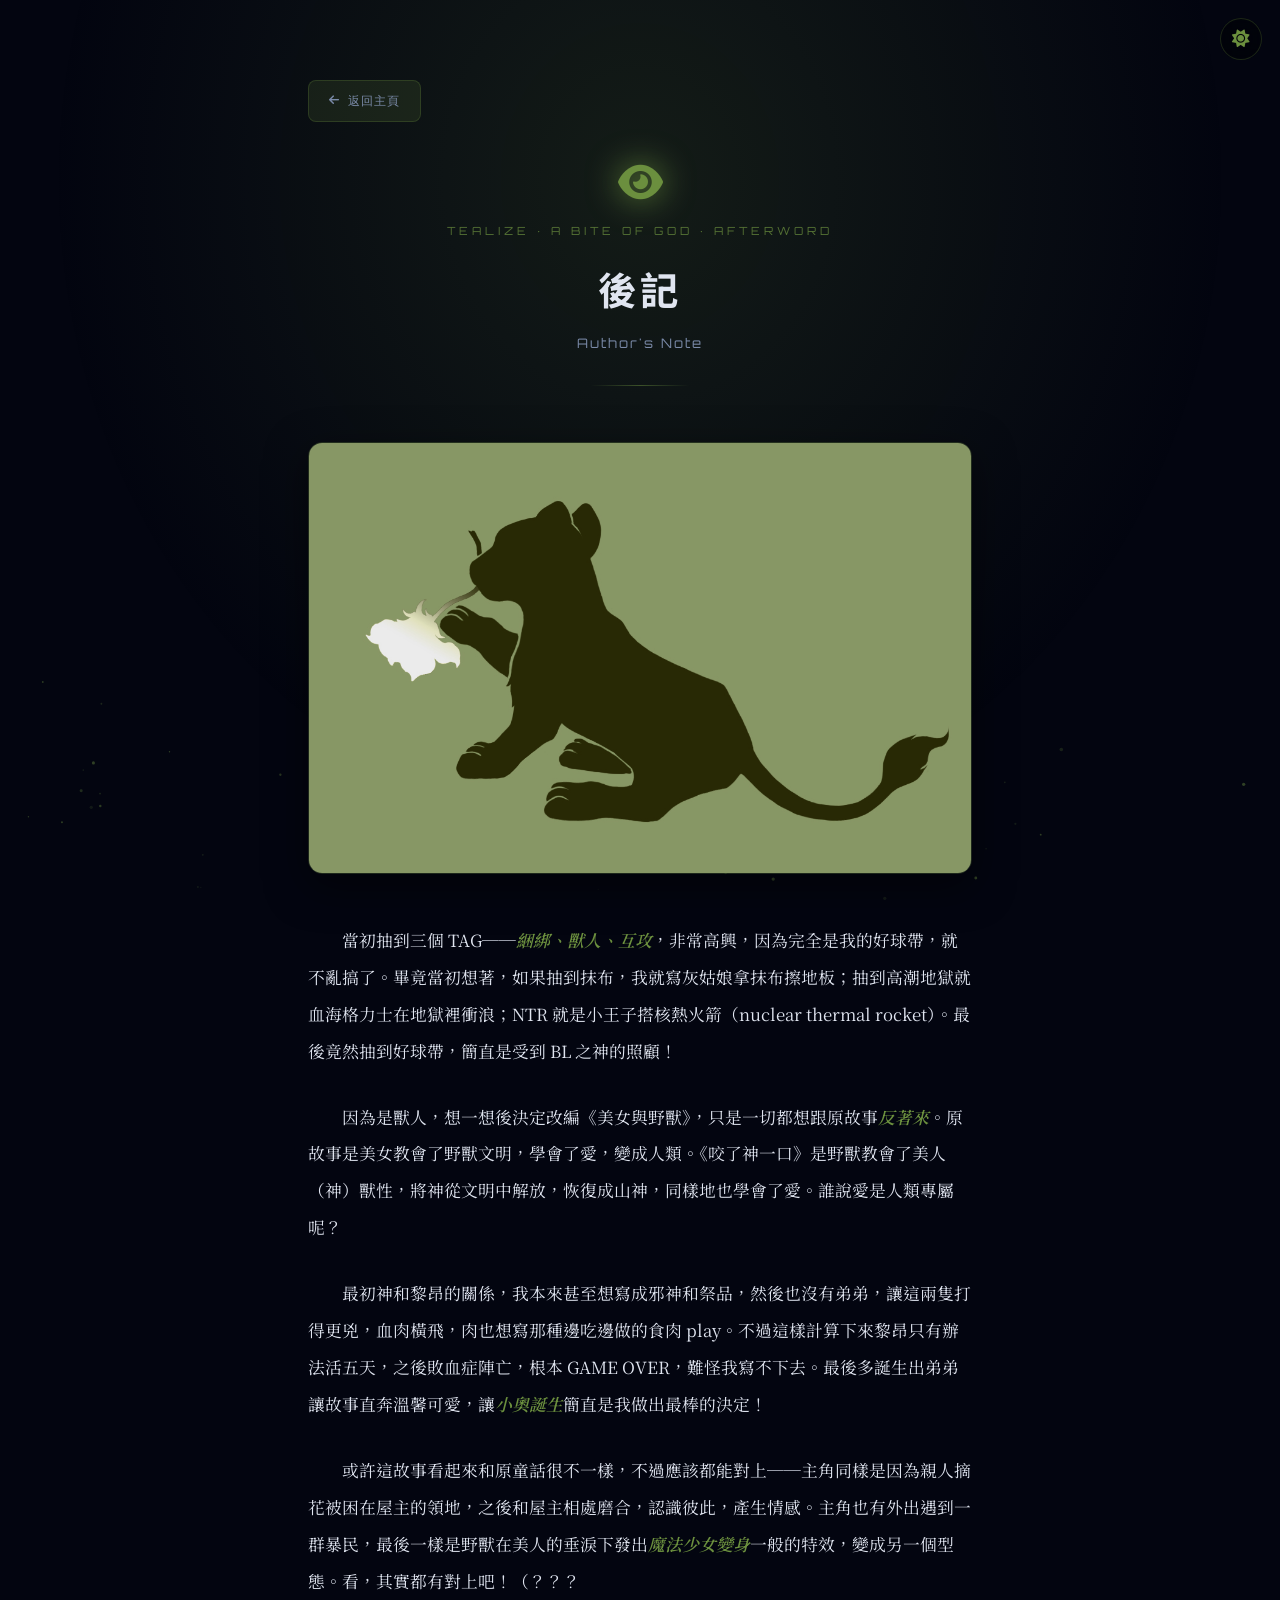
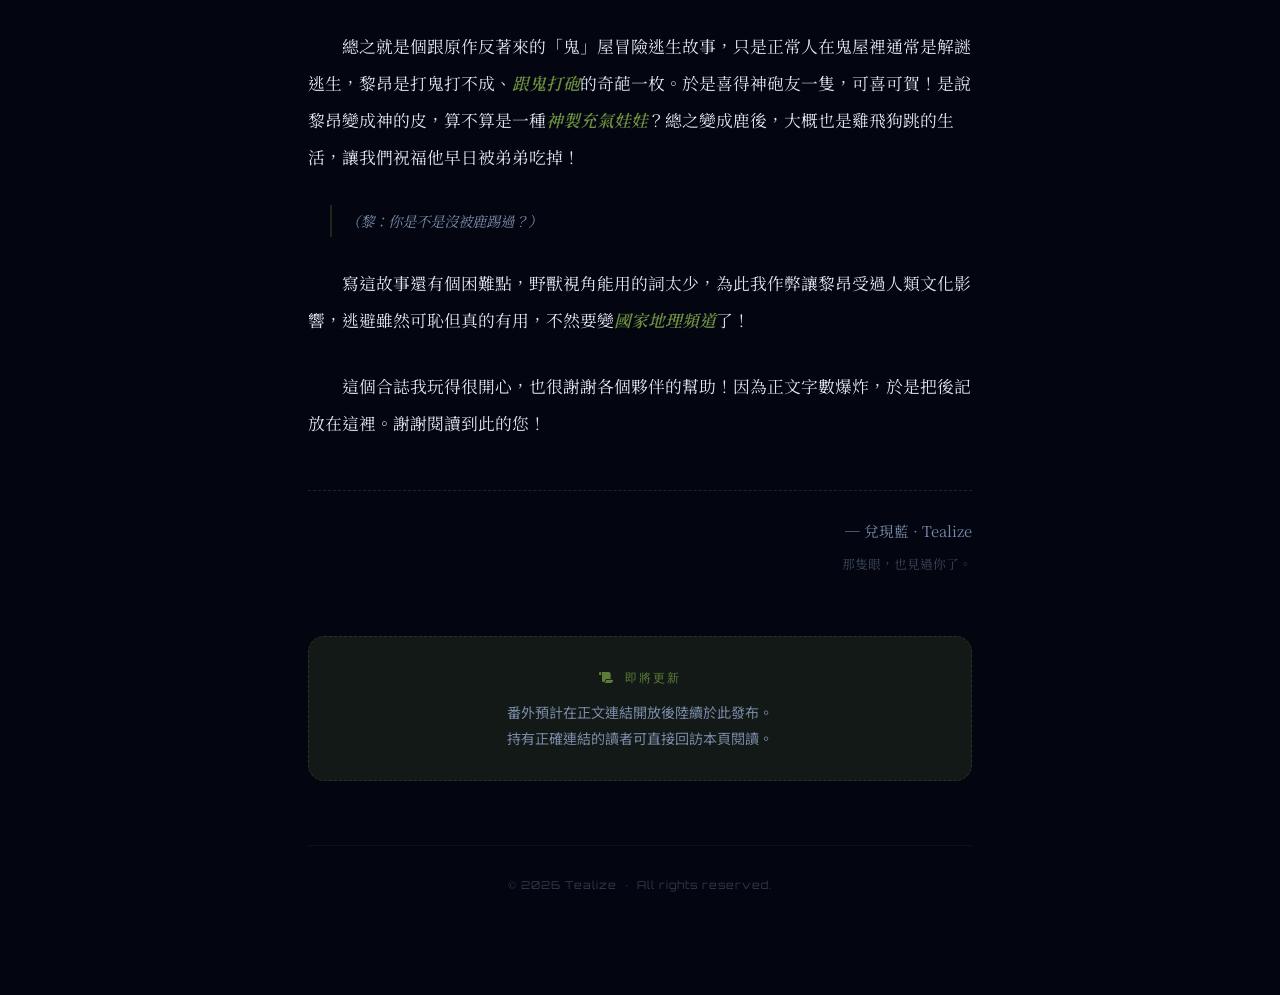
==== lag-afterword.html @ 93cda16f "Add files via upload" ====
<!DOCTYPE html>
<html lang="zh-Hant-TW" data-theme="dark">
<head>
  <meta charset="UTF-8" />
  <meta name="viewport" content="width=device-width, initial-scale=1.0" />
  <meta name="robots" content="noindex, nofollow" />
  <title>後記 — 咬了神一口 | Tealize</title>

  <link rel="preconnect" href="https://fonts.googleapis.com" />
  <link rel="preconnect" href="https://fonts.gstatic.com" crossorigin />
  <link href="https://fonts.googleapis.com/css2?family=Orbitron:wght@500;700;900&family=Noto+Sans+TC:wght@300;400;700&family=Noto+Serif+TC:wght@300;400;600&family=JetBrains+Mono:wght@400;700&display=swap" rel="stylesheet" />
  <link rel="stylesheet" href="https://cdnjs.cloudflare.com/ajax/libs/font-awesome/6.4.0/css/all.min.css" />

  <!-- Theme flash prevention -->
  <script>
    (function() {
      try {
        const t = localStorage.getItem("tealize.theme");
        if (t) document.documentElement.setAttribute("data-theme", t);
      } catch(e) {}
    })();
  </script>

  <style>
    /* ── Theme tokens ── */
    :root {
      --bg: #030510;
      --text: #e0e5f0;
      --text-sub: #7a8aa8;
      --accent: #6b8f3e;
      --accent-dim: rgba(107,143,62,0.15);
      --accent-glow: rgba(107,143,62,0.28);
      --glass-border: rgba(107,143,62,0.25);
      --ease-smooth: cubic-bezier(0.4, 0, 0.2, 1);
      --ease-pop: cubic-bezier(0.34, 1.56, 0.64, 1);
    }

    /* ── Light theme ── */
    [data-theme="light"] {
      --bg: #f0f4fa;
      --text: #0f1a2e;
      --text-sub: #4a5e7a;
      --accent: #4a6b28;
      --accent-dim: rgba(74,107,40,0.10);
      --accent-glow: rgba(74,107,40,0.18);
      --glass-border: rgba(74,107,40,0.25);
    }

    * { margin: 0; padding: 0; box-sizing: border-box; }

    body {
      background: var(--bg);
      color: var(--text);
      font-family: "Noto Serif TC", "Noto Sans TC", serif;
      line-height: 1.9;
      min-height: 100vh;
      overflow-x: hidden;
      transition: background 0.5s var(--ease-smooth), color 0.5s var(--ease-smooth);
    }

    /* ── Ambient ── */
    .bg-glow {
      position: fixed; inset: 0; z-index: -1; pointer-events: none;
      background: radial-gradient(ellipse at 50% 20%, var(--accent-glow) 0%, transparent 65%);
      opacity: 0.6;
    }
    #particlesCanvas { position: fixed; inset: 0; z-index: -1; pointer-events: none; }

    /* ── Theme toggle btn ── */
    .theme-btn {
      position: fixed; top: 18px; right: 18px; z-index: 200;
      width: 42px; height: 42px; border-radius: 50%;
      border: 1.5px solid var(--glass-border);
      background: rgba(0,0,0,0.35);
      color: var(--accent);
      font-size: 1.1rem;
      display: flex; align-items: center; justify-content: center;
      cursor: pointer;
      backdrop-filter: blur(10px);
      -webkit-backdrop-filter: blur(10px);
      transition: all 0.3s var(--ease-pop);
    }
    [data-theme="light"] .theme-btn { background: rgba(255,255,255,0.6); }
    .theme-btn:hover {
      background: var(--accent);
      color: #fff;
      box-shadow: 0 0 18px var(--accent-glow);
      transform: scale(1.1) rotate(8deg);
    }

    /* ── CONTENT ── */
    #content {
      opacity: 1; visibility: visible;
    }

    .container { max-width: 720px; margin: 0 auto; padding: 80px 28px 100px; }

    /* header */
    .afterword-header { text-align:center; margin-bottom:3.5rem; }
    .afterword-eyemark {
      display: block; font-size: 2.5rem; color: var(--accent);
      filter: drop-shadow(0 0 16px var(--accent)); margin-bottom: 1.2rem;
    }
    .afterword-ip {
      font-family:"Orbitron"; font-size:.7rem; color:var(--accent);
      letter-spacing:4px; opacity:.75; margin-bottom:.6rem;
      word-break: break-word;
    }
    .afterword-title {
      font-family:"Noto Sans TC"; font-size: clamp(1.6rem, 5vw, 2.4rem);
      font-weight:700; letter-spacing:4px; margin-bottom:.4rem;
    }
    .afterword-en { font-family:"Orbitron"; font-size:.82rem; color:var(--text-sub); letter-spacing:2px; }
    .afterword-divider {
      width:100px; height:1px; margin:1.8rem auto;
      background: linear-gradient(90deg, transparent, var(--accent), transparent); opacity:.5;
    }

    /* article body */
    .afterword-body { font-size: clamp(.95rem, 2.5vw, 1.05rem); line-height:2.2; color:var(--text); }
    .afterword-body p { margin-bottom:1.8rem; text-indent:2em; }
    .afterword-body .highlight { color:var(--accent); font-style:italic; font-weight:600; }
    .afterword-body .aside {
      text-indent:0; color:var(--text-sub); font-size:.9rem; font-style:italic;
      margin-left:1.5em; border-left:2px solid var(--glass-border); padding-left:1em;
      margin-bottom:1.8rem;
    }
    .afterword-body .signed {
      text-indent:0; text-align:right; margin-top:3rem; color:var(--text-sub); font-size:.92rem;
      border-top:1px dashed var(--glass-border); padding-top:1.5rem;
    }

    /* littlelion 插圖 */
    .afterword-illus {
      width: 100%;
      border-radius: 14px;
      overflow: hidden;
      border: 1px solid var(--glass-border);
      box-shadow: 0 12px 40px rgba(0,0,0,0.5);
      margin-bottom: 3rem;
      aspect-ratio: 1087 / 707;
    }
    .afterword-illus img {
      width: 100%; height: 100%;
      display: block;
      object-fit: cover;
      filter: brightness(0.92);
      transition: filter 0.5s ease, transform 0.6s ease;
    }
    .afterword-illus:hover img {
      filter: brightness(1.05);
      transform: scale(1.02);
    }
    [data-theme="light"] .afterword-illus {
      box-shadow: 0 8px 28px rgba(74,107,40,0.15);
      border-color: rgba(107,143,62,0.3);
    }

    /* nav back */
    .nav-back {
      display:inline-flex; align-items:center; gap:8px;
      padding:9px 20px; border:1px solid var(--glass-border); border-radius:8px;
      color:var(--text-sub); text-decoration:none;
      font-family:"Orbitron"; font-size:.72rem; letter-spacing:1px;
      transition:all .3s var(--ease-pop);
      background: var(--accent-dim); margin-bottom:2.5rem;
    }
    .nav-back:hover {
      border-color:var(--accent); color:var(--accent);
      box-shadow:0 0 15px var(--accent-glow); transform:translateX(-4px);
    }

    /* future box */
    .future-box {
      margin-top:3.5rem; padding:1.8rem;
      border:1px dashed var(--glass-border); border-radius:16px;
      background: var(--accent-dim); text-align:center;
    }
    .future-box-title {
      font-family:"Orbitron"; font-size:.78rem; color:var(--accent);
      letter-spacing:2px; margin-bottom:.7rem; opacity:.85;
    }
    .future-box-desc { color:var(--text-sub); font-size:.88rem; font-family:"Noto Sans TC"; line-height:1.8; }

    /* footer */
    .afterword-footer {
      text-align:center; margin-top:4rem; padding-top:1.8rem;
      border-top:1px solid var(--glass-border);
      color:var(--text-sub); font-family:"Orbitron"; font-size:.68rem;
      letter-spacing:1px; opacity:.4;
      /* wrap on mobile */
      word-break: break-word;
    }

    /* ── Light theme overrides ── */
    [data-theme="light"] body { background: var(--bg); }
    [data-theme="light"] .nav-back  { background: rgba(240,245,255,0.6); }
    [data-theme="light"] .future-box { background: rgba(240,245,255,0.5); }
    [data-theme="light"] .bg-glow { opacity: 0.15; }
    [data-theme="light"] #particlesCanvas { opacity: 0.35; }
    [data-theme="light"] .afterword-illus {
      box-shadow: 0 8px 28px rgba(20,50,80,0.10);
    }

    /* ── Mobile responsive ── */
    @media (max-width: 600px) {
      .container { padding: 56px 16px 72px; }
      .afterword-ip { font-size: .62rem; letter-spacing: 2px; }
      .afterword-title { letter-spacing: 2px; }
      .afterword-body p { text-indent: 1.5em; }
      .afterword-body .aside { margin-left: .8em; }
      .afterword-body .signed { text-align: left; }
      .nav-back { font-size: .68rem; padding: 8px 14px; }
      .future-box { padding: 1.2rem; }
      .theme-btn { top: 12px; right: 12px; width: 38px; height: 38px; font-size: 1rem; }
    }

    @media (max-width: 380px) {
      .afterword-ip { display: none; }
    }

    /* ── Reduced motion ── */
    @media (prefers-reduced-motion: reduce) {
      * { animation-duration: .001ms !important; transition-duration: .001ms !important; }
    }
  </style>
</head>

<body>
  <!-- Theme toggle -->
  <button class="theme-btn" id="themeBtn" aria-label="切換日夜模式">
    <i class="fa-solid fa-sun"></i>
  </button>

  <div class="bg-glow" aria-hidden="true"></div>
  <canvas id="particlesCanvas" aria-hidden="true"></canvas>

  <!-- ── CONTENT (always visible, no gate) ── -->
  <div id="content" class="visible" aria-hidden="false">
    <div class="container">

      <a href="index.html" class="nav-back">
        <i class="fa-solid fa-arrow-left"></i> 返回主頁
      </a>

      <header class="afterword-header">
        <i class="fa-solid fa-eye afterword-eyemark" aria-hidden="true"></i>
        <p class="afterword-ip">TEALIZE · A BITE OF GOD · AFTERWORD</p>
        <h1 class="afterword-title">後記</h1>
        <p class="afterword-en">Author's Note</p>
        <div class="afterword-divider" aria-hidden="true"></div>
      </header>

      <div class="afterword-illus">
        <img src="img/littlelion.jpg" alt="小獅子 — 咬了神一口插圖" loading="lazy" />
      </div>

      <article class="afterword-body">
        <p>
          當初抽到三個 TAG──<span class="highlight">綑綁、獸人、互攻</span>，非常高興，因為完全是我的好球帶，就不亂搞了。畢竟當初想著，如果抽到抹布，我就寫灰姑娘拿抹布擦地板；抽到高潮地獄就血海格力士在地獄裡衝浪；NTR 就是小王子搭核熱火箭（nuclear thermal rocket）。最後竟然抽到好球帶，簡直是受到 BL 之神的照顧！
        </p>
        <p>
          因為是獸人，想一想後決定改編《美女與野獸》，只是一切都想跟原故事<span class="highlight">反著來</span>。原故事是美女教會了野獸文明，學會了愛，變成人類。《咬了神一口》是野獸教會了美人（神）獸性，將神從文明中解放，恢復成山神，同樣地也學會了愛。誰說愛是人類專屬呢？
        </p>
        <p>
          最初神和黎昂的關係，我本來甚至想寫成邪神和祭品，然後也沒有弟弟，讓這兩隻打得更兇，血肉橫飛，肉也想寫那種邊吃邊做的食肉 play。不過這樣計算下來黎昂只有辦法活五天，之後敗血症陣亡，根本 GAME OVER，難怪我寫不下去。最後多誕生出弟弟讓故事直奔溫馨可愛，讓<span class="highlight">小奧誕生</span>簡直是我做出最棒的決定！
        </p>
        <p>
          或許這故事看起來和原童話很不一樣，不過應該都能對上──主角同樣是因為親人摘花被困在屋主的領地，之後和屋主相處磨合，認識彼此，產生情感。主角也有外出遇到一群暴民，最後一樣是野獸在美人的垂淚下發出<span class="highlight">魔法少女變身</span>一般的特效，變成另一個型態。看，其實都有對上吧！（？？？
        </p>
        <p>
          總之就是個跟原作反著來的「鬼」屋冒險逃生故事，只是正常人在鬼屋裡通常是解謎逃生，黎昂是打鬼打不成、<span class="highlight">跟鬼打砲</span>的奇葩一枚。於是喜得神砲友一隻，可喜可賀！是說黎昂變成神的皮，算不算是一種<span class="highlight">神製充氣娃娃</span>？總之變成鹿後，大概也是雞飛狗跳的生活，讓我們祝福他早日被弟弟吃掉！
        </p>
        <p class="aside">（黎：你是不是沒被鹿踢過？）</p>
        <p>
          寫這故事還有個困難點，野獸視角能用的詞太少，為此我作弊讓黎昂受過人類文化影響，逃避雖然可恥但真的有用，不然要變<span class="highlight">國家地理頻道</span>了！
        </p>
        <p>
          這個合誌我玩得很開心，也很謝謝各個夥伴的幫助！因為正文字數爆炸，於是把後記放在這裡。謝謝閱讀到此的您！
        </p>
        <p class="signed">
          ─ 兌現藍 · Tealize<br>
          <span style="font-size:.8rem;opacity:.5;">那隻眼，也見過你了。</span>
        </p>
      </article>

      <div class="future-box">
        <p class="future-box-title"><i class="fa-solid fa-scroll"></i>&nbsp; 即將更新</p>
        <p class="future-box-desc">
          番外預計在正文連結開放後陸續於此發布。<br>
          持有正確連結的讀者可直接回訪本頁閱讀。
        </p>
      </div>

      <footer class="afterword-footer">
        &copy; 2026 Tealize &nbsp;·&nbsp; All rights reserved.
      </footer>
    </div>
  </div>

  <script>
    (() => {
      // ── Storage helper ──
      const storage = {
        get(key, fallback) { try { return localStorage.getItem(key) ?? fallback; } catch { return fallback; } },
        set(key, val)      { try { localStorage.setItem(key, val); } catch {} }
      };

      // ── Theme ──
      const html = document.documentElement;
      const themeBtn  = document.getElementById("themeBtn");
      const themeIcon = themeBtn.querySelector("i");

      function syncThemeIcon() {
        const isDark = html.getAttribute("data-theme") !== "light";
        themeIcon.className = isDark ? "fa-solid fa-sun" : "fa-solid fa-moon";
      }
      syncThemeIcon();

      themeBtn.addEventListener("click", () => {
        const isDark = html.getAttribute("data-theme") !== "light";
        const next = isDark ? "light" : "dark";
        html.setAttribute("data-theme", next);
        storage.set("tealize.theme", next);
        syncThemeIcon();
      });

      // ── No gate — content always visible ──

      // ── Olive green particle effect ──
      const canvas = document.getElementById("particlesCanvas");
      const ctx    = canvas.getContext("2d", { alpha: true });
      const pts    = [];
      const MAX    = 50;

      function resize() {
        canvas.width  = Math.floor(window.innerWidth  * devicePixelRatio);
        canvas.height = Math.floor(window.innerHeight * devicePixelRatio);
        canvas.style.width  = window.innerWidth  + "px";
        canvas.style.height = window.innerHeight + "px";
        ctx.setTransform(devicePixelRatio, 0, 0, devicePixelRatio, 0, 0);
      }
      resize();
      window.addEventListener("resize", resize, { passive: true });

      const rand = (a, b) => Math.random() * (b - a) + a;

      function particleColor() {
        return html.getAttribute("data-theme") === "light" ? "#4a6b28" : "#6b8f3e";
      }

      function spawn() {
        if (pts.length >= MAX) return;
        pts.push({
          x: rand(0, window.innerWidth),
          y: rand(window.innerHeight + 50, window.innerHeight + 200),
          r: rand(0.5, 1.8), vx: rand(-0.2, 0.2), vy: rand(-0.7, -0.3),
          a: rand(0.1, 0.45), life: rand(800, 1500)
        });
      }

      function tick() {
        spawn();
        ctx.clearRect(0, 0, window.innerWidth, window.innerHeight);
        ctx.globalCompositeOperation = "lighter";
        const c = particleColor();
        for (let i = pts.length - 1; i >= 0; i--) {
          const p = pts[i];
          p.x += p.vx; p.y += p.vy; p.life--;
          const alpha = p.a
            * Math.min(1, (1500 - p.life) / 100)
            * Math.min(1, p.life / 150);
          ctx.globalAlpha = alpha;
          ctx.fillStyle   = c;
          ctx.beginPath();
          ctx.arc(p.x, p.y, p.r, 0, Math.PI * 2);
          ctx.fill();
          if (p.y < -30 || p.life <= 0) pts.splice(i, 1);
        }
        ctx.globalAlpha = 1;
        ctx.globalCompositeOperation = "source-over";
        requestAnimationFrame(tick);
      }
      tick();
    })();
  </script>
</body>
</html>
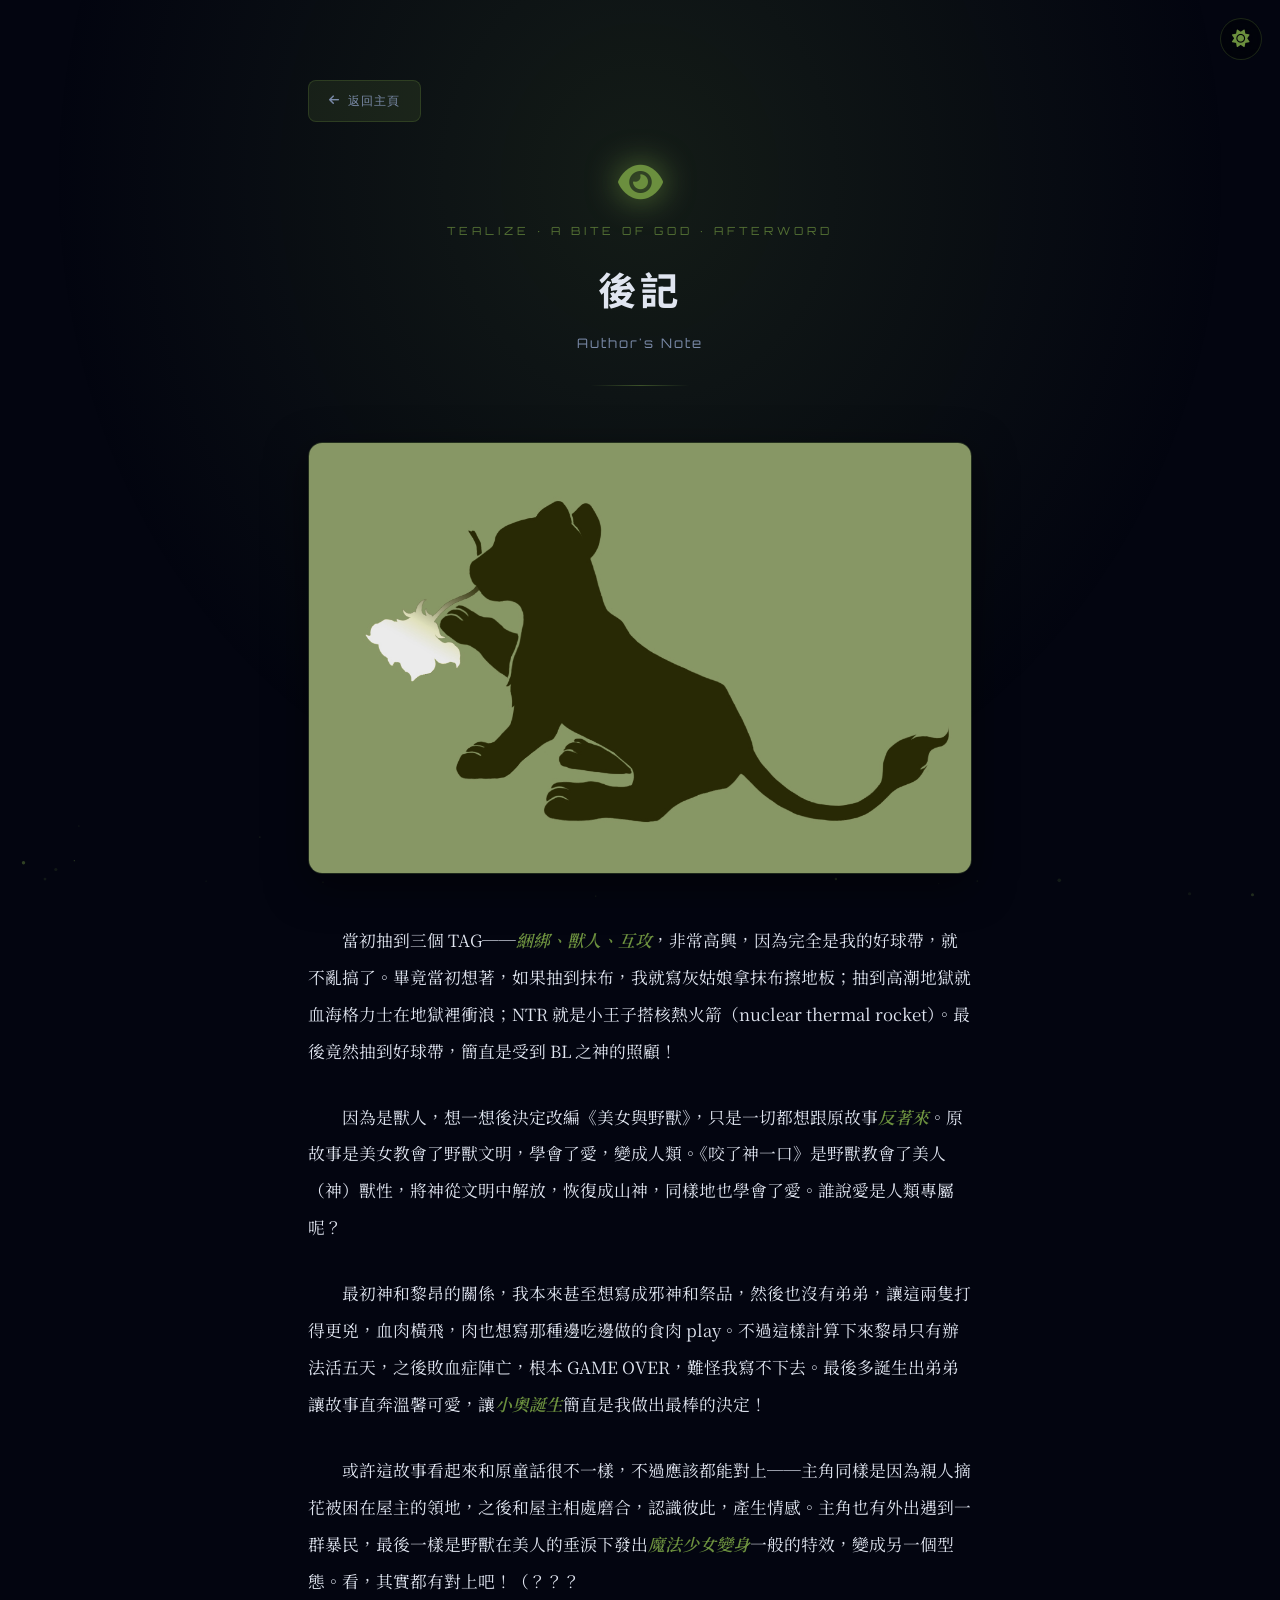
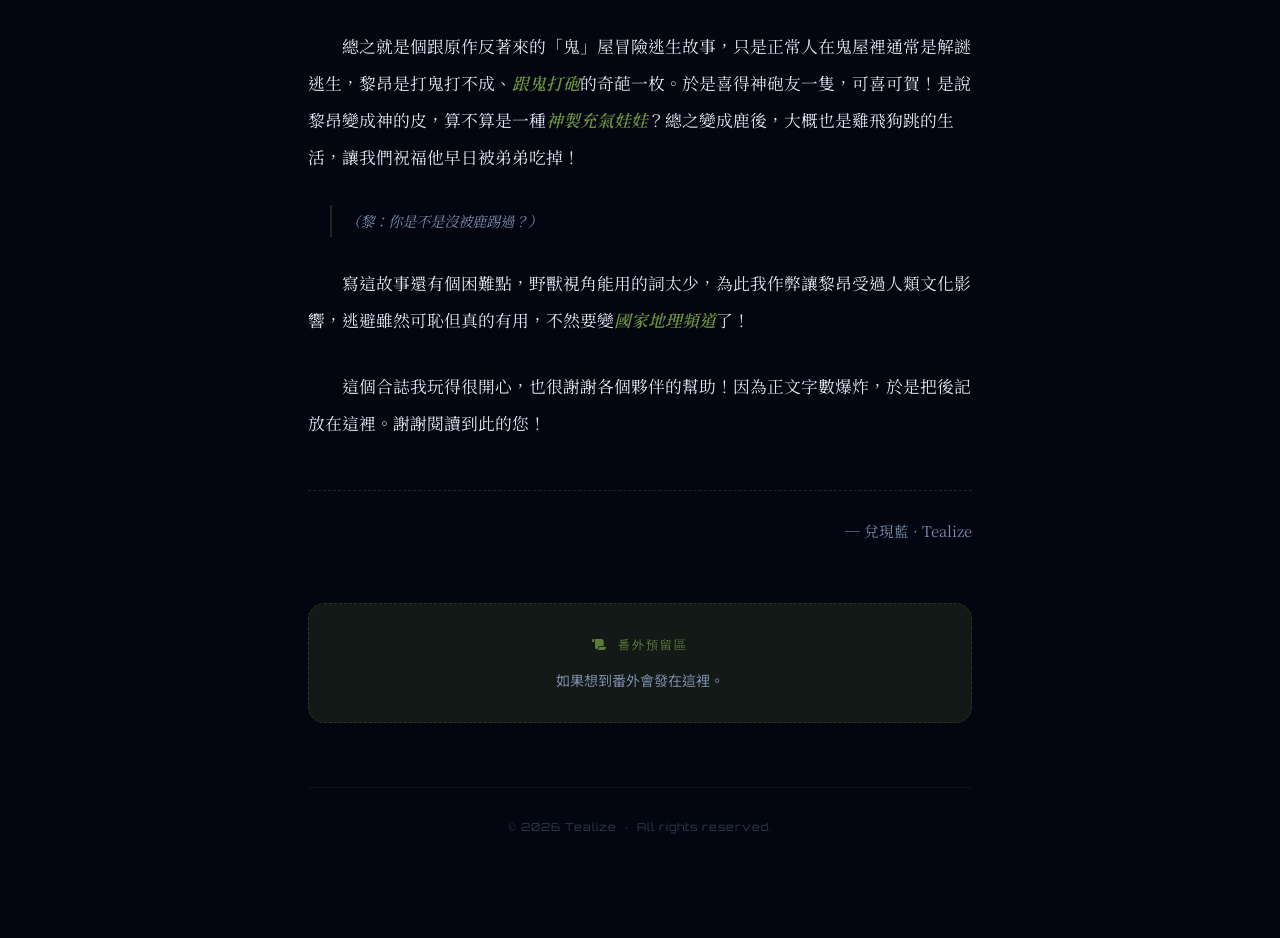
==== commit 8264b52b: "Add files via upload" ====
--- a/lag-afterword.html
+++ b/lag-afterword.html
@@ -280,15 +280,13 @@
         </p>
         <p class="signed">
           ─ 兌現藍 · Tealize<br>
-          <span style="font-size:.8rem;opacity:.5;">那隻眼，也見過你了。</span>
         </p>
       </article>
 
       <div class="future-box">
-        <p class="future-box-title"><i class="fa-solid fa-scroll"></i>&nbsp; 即將更新</p>
+        <p class="future-box-title"><i class="fa-solid fa-scroll"></i>&nbsp; 番外預留區</p>
         <p class="future-box-desc">
-          番外預計在正文連結開放後陸續於此發布。<br>
-          持有正確連結的讀者可直接回訪本頁閱讀。
+          如果想到番外會發在這裡。<br>
         </p>
       </div>
 
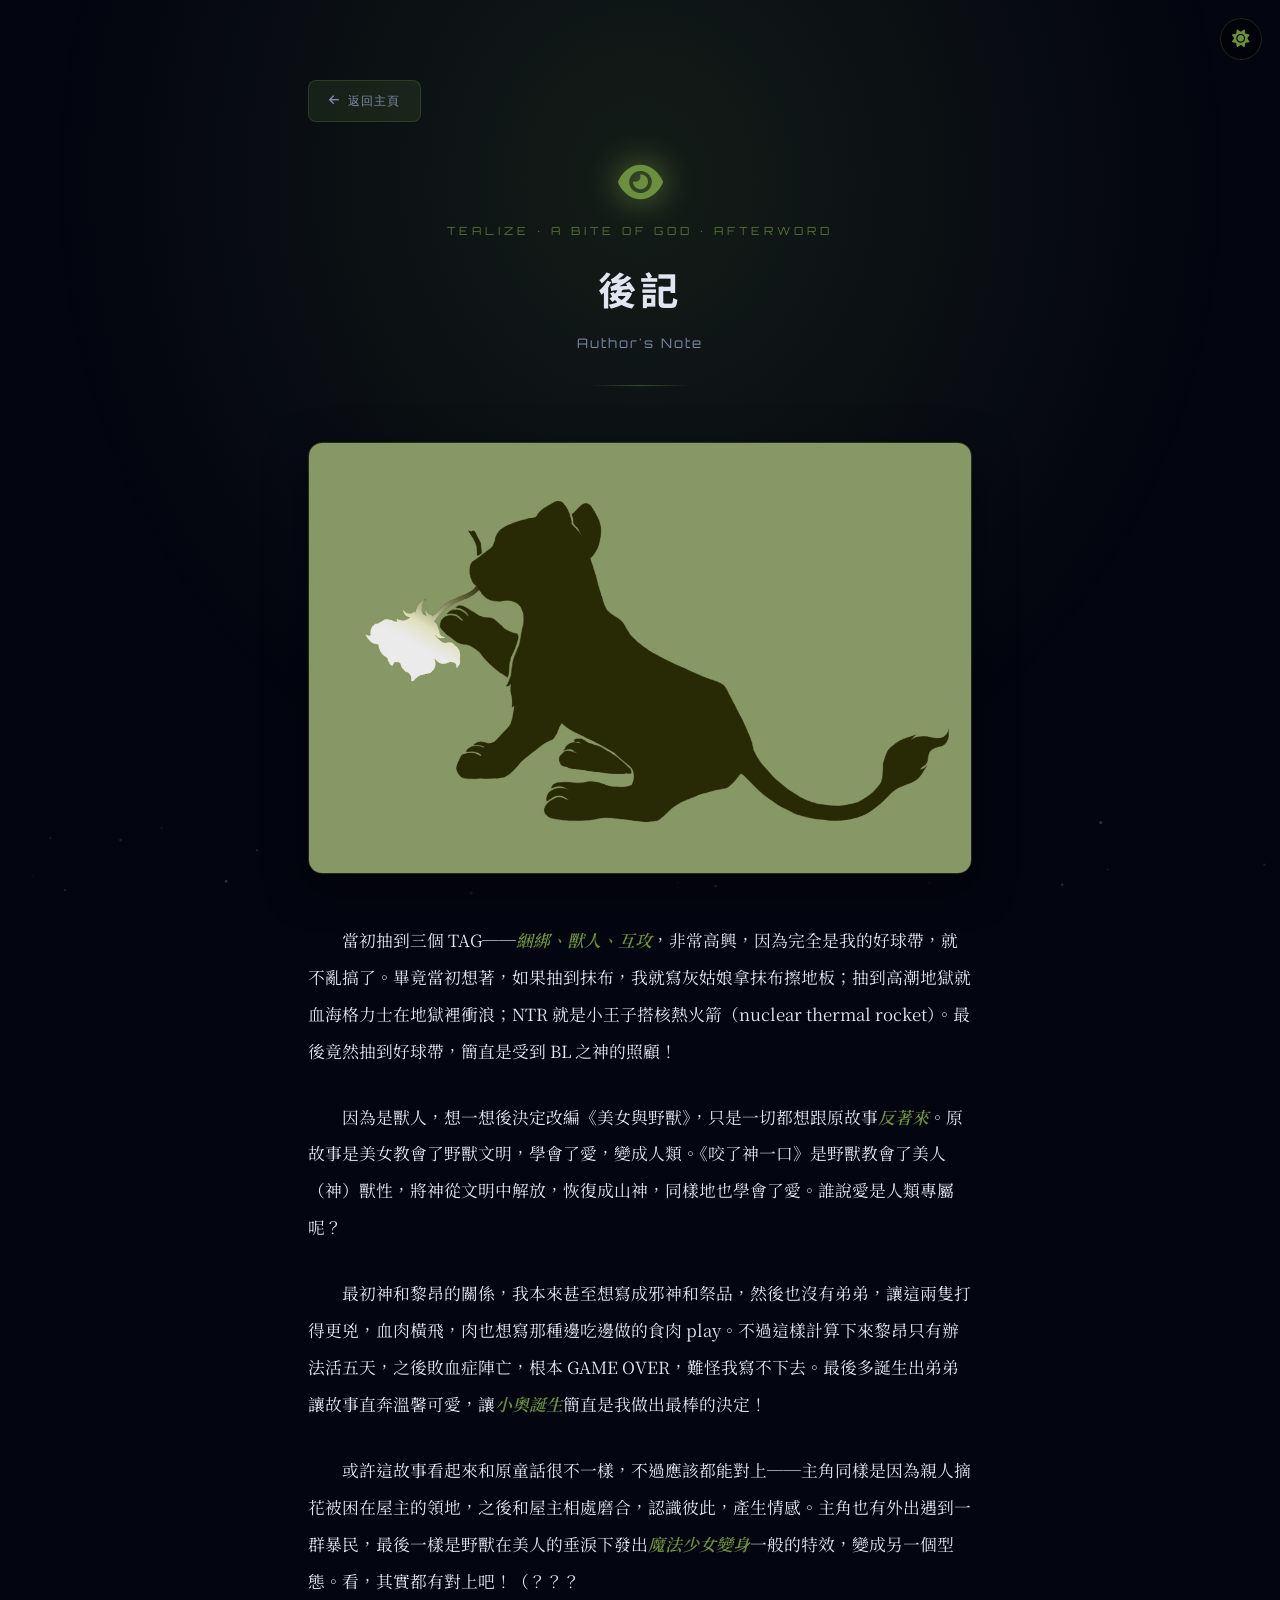
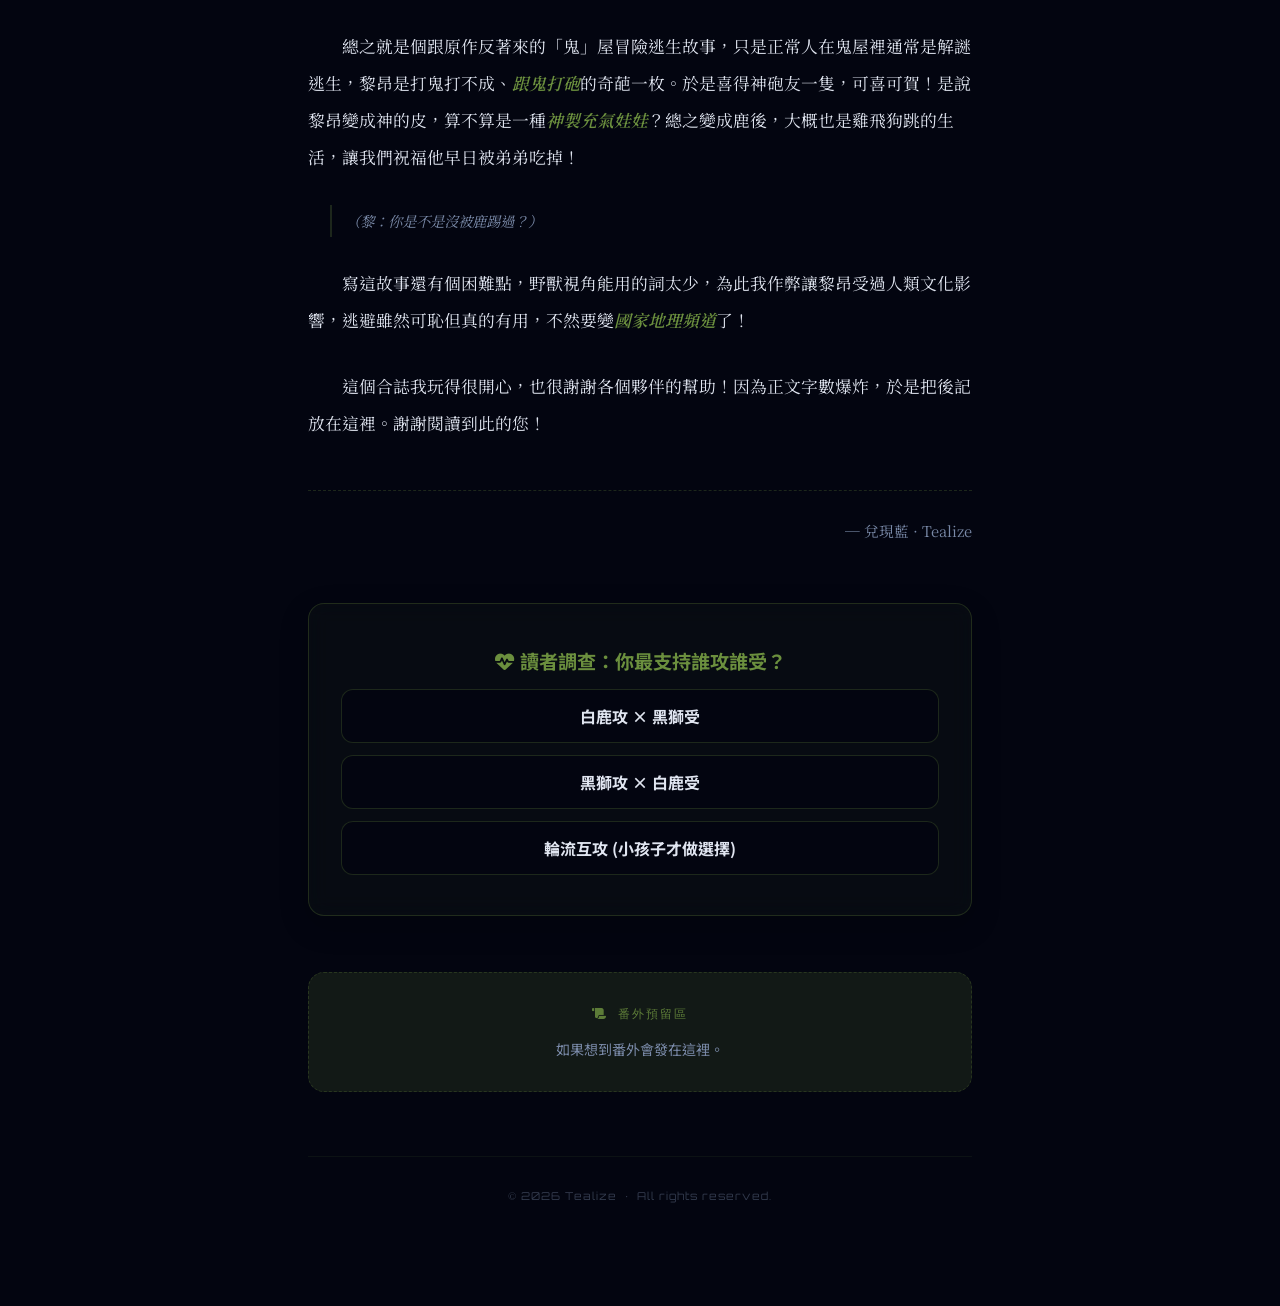
==== commit 263a8277: "Add files via upload" ====
--- a/lag-afterword.html
+++ b/lag-afterword.html
@@ -202,6 +202,82 @@
       box-shadow: 0 8px 28px rgba(20,50,80,0.10);
     }
 
+/* ── Poll Box (投票系統) ── */
+    .poll-box {
+      margin-top: 3.5rem;
+      padding: 2.5rem 2rem;
+      border: 1px solid var(--glass-border);
+      border-radius: 16px;
+      background: rgba(107, 143, 62, 0.05); /* 微微的專屬綠色透視背景 */
+      box-shadow: 0 10px 30px rgba(0,0,0,0.2);
+      backdrop-filter: blur(10px);
+    }
+    .poll-title {
+      font-family: "Orbitron", "Noto Sans TC";
+      font-size: 1.2rem;
+      color: var(--accent);
+      margin-bottom: 0.5rem;
+      text-align: center;
+    }
+    .poll-desc {
+      text-align: center;
+      color: var(--text-sub);
+      font-size: 0.9rem;
+      margin-bottom: 2rem;
+    }
+    .poll-options {
+      display: flex;
+      flex-direction: column;
+      gap: 12px;
+    }
+    .poll-btn {
+      background: var(--bg);
+      border: 1px solid var(--glass-border);
+      color: var(--text);
+      padding: 14px 20px;
+      border-radius: 12px;
+      font-family: "Noto Sans TC";
+      font-size: 1rem;
+      font-weight: bold;
+      cursor: pointer;
+      transition: all 0.3s var(--ease-pop);
+      position: relative;
+      overflow: hidden;
+    }
+    .poll-btn:hover {
+      border-color: var(--accent);
+      color: var(--accent);
+      transform: translateY(-3px);
+      box-shadow: 0 5px 15px var(--accent-glow);
+    }
+    
+    /* 統計結果 */
+    .poll-results {
+      animation: fadeIn 0.8s var(--ease-smooth);
+    }
+    @keyframes fadeIn { from { opacity: 0; transform: translateY(10px); } to { opacity: 1; transform: translateY(0); } }
+    .poll-thanks {
+      text-align: center; color: var(--accent); font-weight: bold; margin-bottom: 1.5rem;
+    }
+    .result-item { margin-bottom: 1rem; }
+    .result-info {
+      display: flex; justify-content: space-between;
+      font-size: 0.9rem; color: var(--text); margin-bottom: 6px;
+    }
+    .progress-bar {
+      width: 100%; height: 12px;
+      background: rgba(255,255,255,0.05);
+      border-radius: 8px; overflow: hidden;
+    }
+    [data-theme="light"] .progress-bar { background: rgba(0,0,0,0.08); }
+    .progress-fill {
+      height: 100%;
+      background: var(--accent);
+      border-radius: 8px;
+      transition: width 1.2s var(--ease-pop);
+      box-shadow: 0 0 10px var(--accent-glow);
+    }
+	
     /* ── Mobile responsive ── */
     @media (max-width: 600px) {
       .container { padding: 56px 16px 72px; }
@@ -283,6 +359,35 @@
         </p>
       </article>
 
+<div class="poll-box" id="pollBox">
+        <h3 class="poll-title"><i class="fa-solid fa-heart-pulse"></i> 讀者調查：你最支持誰攻誰受？</h3>
+        
+        <div class="poll-options" id="pollOptions">
+          <button class="poll-btn" data-vote="deer">白鹿攻 × 黑獅受</button>
+          <button class="poll-btn" data-vote="lion">黑獅攻 × 白鹿受</button>
+          <button class="poll-btn" data-vote="switch">輪流互攻 (小孩子才做選擇)</button>
+        </div>
+
+        <div class="poll-results" id="pollResults" style="display: none;">
+          <p class="poll-thanks">感謝投票！目前戰況如下：</p>
+          
+          <div class="result-item">
+            <div class="result-info"><span>白鹿攻 × 黑獅受</span> <span id="res-deer">0%</span></div>
+            <div class="progress-bar"><div class="progress-fill" id="bar-deer" style="width: 0%;"></div></div>
+          </div>
+          
+          <div class="result-item">
+            <div class="result-info"><span>黑獅攻 × 白鹿受</span> <span id="res-lion">0%</span></div>
+            <div class="progress-bar"><div class="progress-fill" id="bar-lion" style="width: 0%;"></div></div>
+          </div>
+          
+          <div class="result-item">
+            <div class="result-info"><span>輪流互攻</span> <span id="res-switch">0%</span></div>
+            <div class="progress-bar"><div class="progress-fill" id="bar-switch" style="width: 0%;"></div></div>
+          </div>
+        </div>
+      </div>
+	  
       <div class="future-box">
         <p class="future-box-title"><i class="fa-solid fa-scroll"></i>&nbsp; 番外預留區</p>
         <p class="future-box-desc">
@@ -380,6 +485,81 @@
         requestAnimationFrame(tick);
       }
       tick();
+	  
+	  // ── Poll Logic (連線正式版) ──
+      const pollOptions = document.getElementById("pollOptions");
+      const pollResults = document.getElementById("pollResults");
+      const pollBtns = document.querySelectorAll(".poll-btn");
+
+      const API_URL = "https://script.google.com/macros/s/AKfycbxx9-JwDwcQ-XPm4I782i9z0JfYpvw0em4ugiCPI28NR9pKyniRyebA1pTHWSJ6fGJ0/exec"; 
+
+      let dbVotes = { deer: 0, lion: 0, switch: 0 };
+      const hasVoted = storage.get("tealize.voted");
+
+      // 1. 網頁載入時，先去後台抓取目前最新票數
+      fetch(API_URL + "?action=get")
+        .then(res => res.json())
+        .then(data => {
+          dbVotes.deer = data.deer || 0;
+          dbVotes.lion = data.lion || 0;
+          dbVotes.switch = data.switch || 0;
+          // 如果已經投過票，就直接顯示最新結果
+          if (hasVoted) showResults(); 
+        })
+        .catch(err => console.log("獲取票數失敗", err));
+
+      // 2. 綁定按鈕點擊事件
+      pollBtns.forEach(btn => {
+        btn.addEventListener("click", function() {
+          const choice = this.getAttribute("data-vote");
+          
+          // 樂觀更新：前端先假裝投進去了，讓 UI 瞬間反應
+          dbVotes[choice]++;
+          storage.set("tealize.voted", choice);
+          pollOptions.style.display = "none";
+          pollResults.style.display = "block";
+          
+          // 顯示「計算中」的狀態
+          document.getElementById("res-deer").textContent = "連線更新中...";
+          document.getElementById("res-lion").textContent = "連線更新中...";
+          document.getElementById("res-switch").textContent = "連線更新中...";
+
+          // 3. 背景將票數傳送到 Google Sheets
+          fetch(API_URL + "?action=vote&choice=" + choice)
+            .then(res => res.json())
+            .then(data => {
+              // 收到 Google Sheets 的確認後，刷新為全網最準確的數據
+              dbVotes.deer = data.deer || 0;
+              dbVotes.lion = data.lion || 0;
+              dbVotes.switch = data.switch || 0;
+              showResults();
+            });
+        });
+      });
+
+      function showResults() {
+        pollOptions.style.display = "none";
+        pollResults.style.display = "block";
+
+        const totalVotes = dbVotes.deer + dbVotes.lion + dbVotes.switch;
+        // 避免除以 0 的錯誤
+        if (totalVotes === 0) return;
+
+        const pDeer = Math.round((dbVotes.deer / totalVotes) * 100);
+        const pLion = Math.round((dbVotes.lion / totalVotes) * 100);
+        const pSwitch = 100 - pDeer - pLion;
+
+        document.getElementById("res-deer").textContent = pDeer + "% (" + dbVotes.deer + "票)";
+        document.getElementById("res-lion").textContent = pLion + "% (" + dbVotes.lion + "票)";
+        document.getElementById("res-switch").textContent = pSwitch + "% (" + dbVotes.switch + "票)";
+
+        setTimeout(() => {
+          document.getElementById("bar-deer").style.width = pDeer + "%";
+          document.getElementById("bar-lion").style.width = pLion + "%";
+          document.getElementById("bar-switch").style.width = pSwitch + "%";
+        }, 50);
+      }
+	  
     })();
   </script>
 </body>
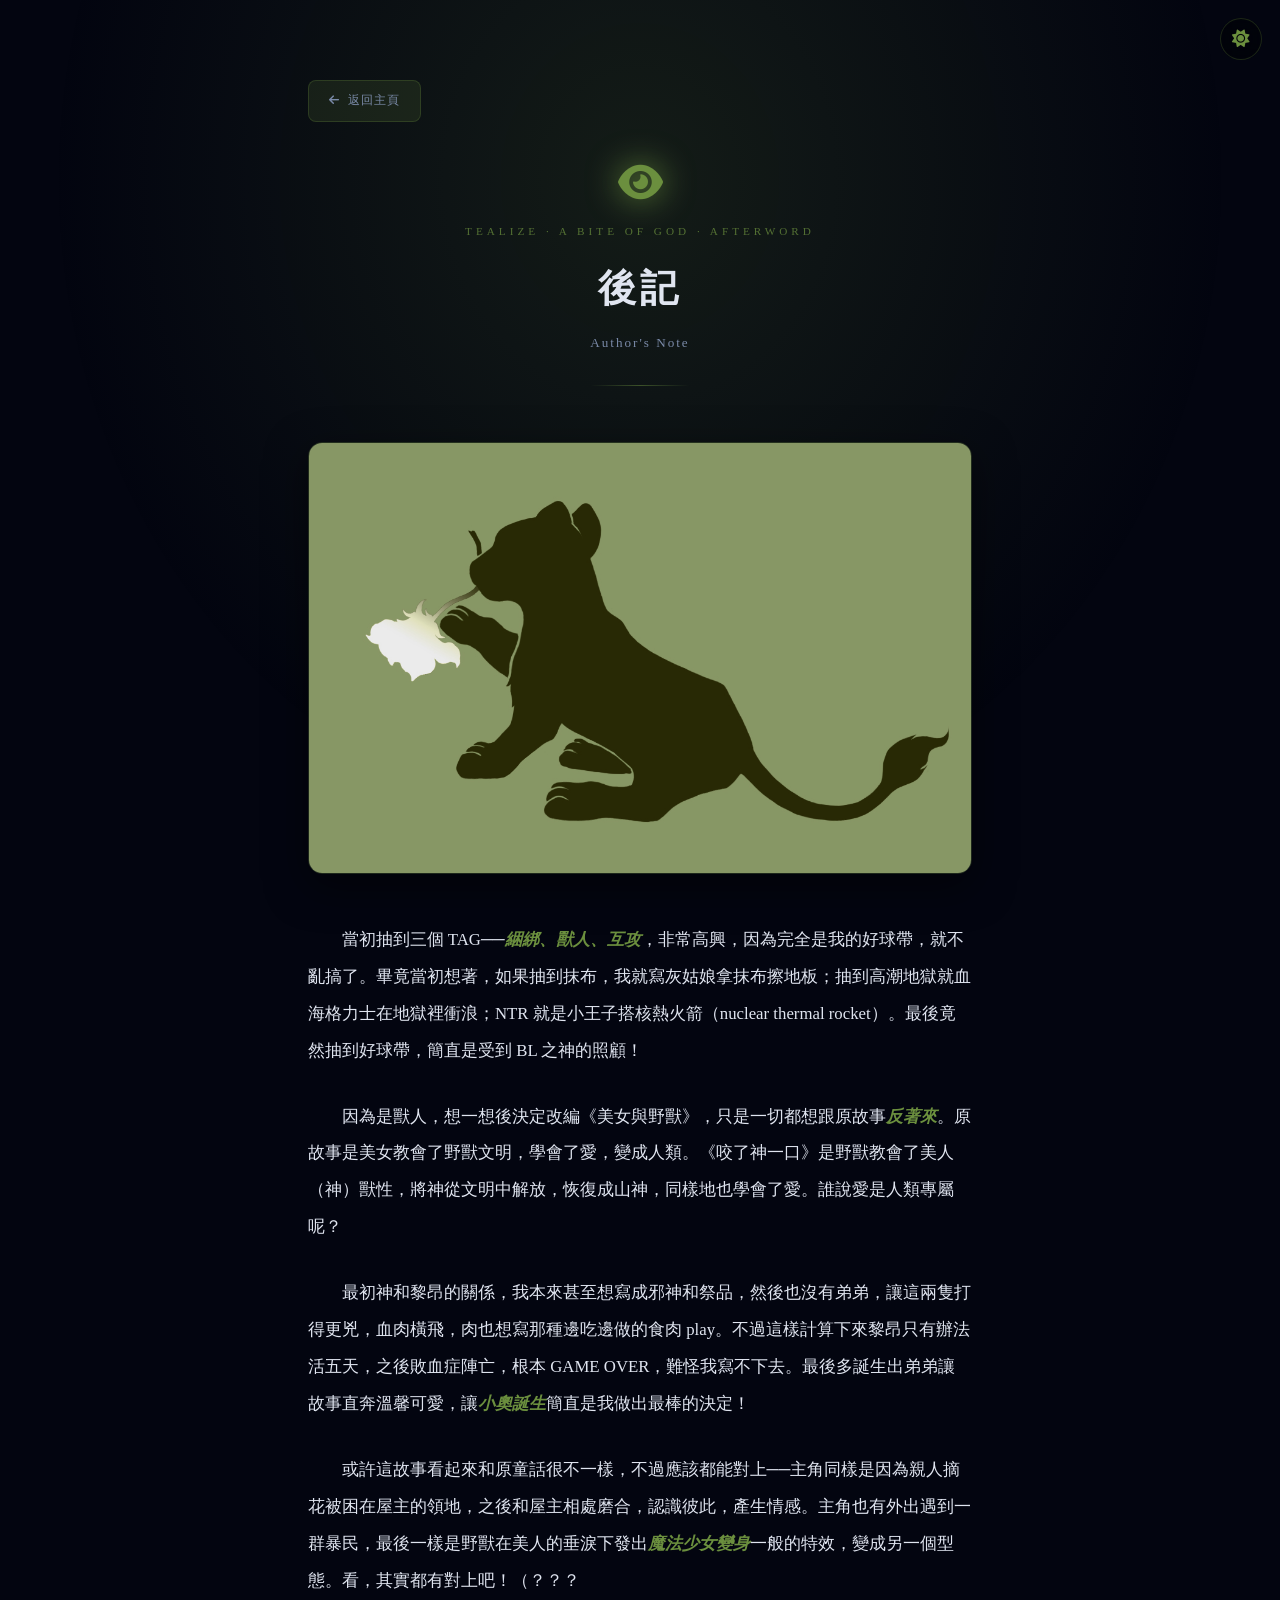
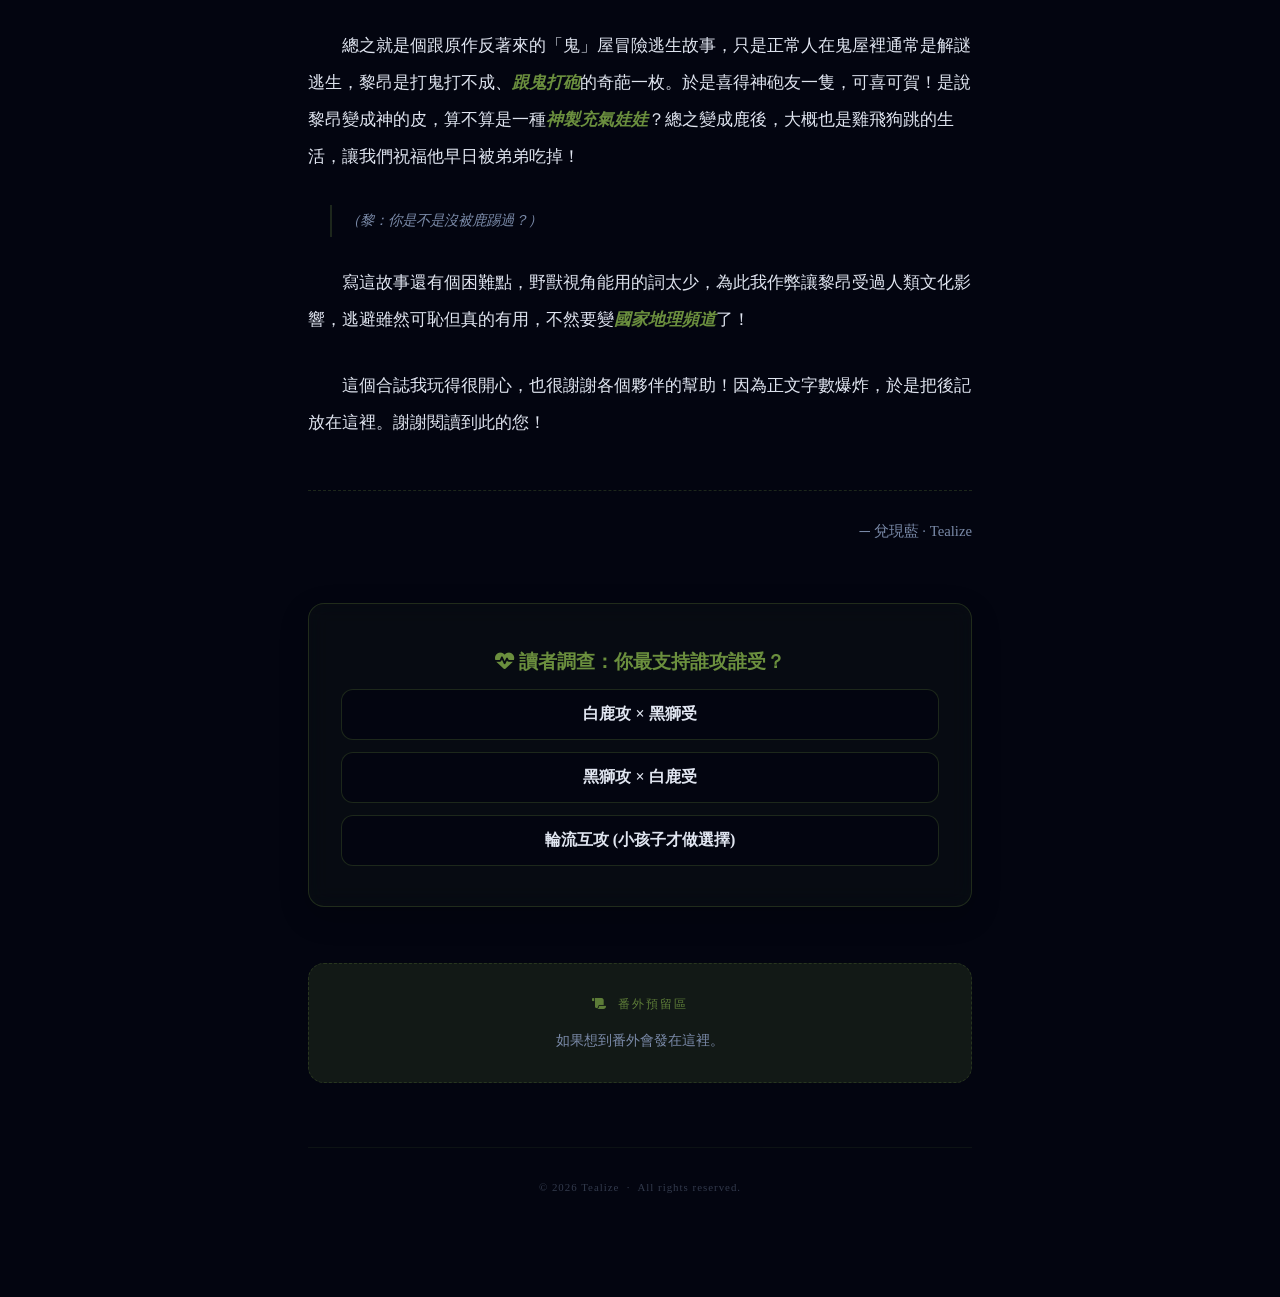
==== commit d3825804: "Add files via upload" ====
--- a/lag-afterword.html
+++ b/lag-afterword.html
@@ -4,6 +4,9 @@
   <meta charset="UTF-8" />
   <meta name="viewport" content="width=device-width, initial-scale=1.0" />
   <meta name="robots" content="noindex, nofollow" />
+  <meta http-equiv="Content-Security-Policy" content="default-src 'self'; script-src 'self' 'unsafe-inline'; style-src 'self' 'unsafe-inline' https://fonts.googleapis.com https://cdnjs.cloudflare.com; font-src 'self' https://fonts.gstatic.com https://cdnjs.cloudflare.com; img-src 'self' data: https:; connect-src 'self' https://script.google.com; frame-ancestors 'none';" />
+  <meta http-equiv="Referrer-Policy" content="strict-origin-when-cross-origin" />
+  <meta http-equiv="X-Content-Type-Options" content="nosniff" />
   <title>後記 — 咬了神一口 | Tealize</title>
 
   <link rel="preconnect" href="https://fonts.googleapis.com" />
@@ -297,7 +300,11 @@
 
     /* ── Reduced motion ── */
     @media (prefers-reduced-motion: reduce) {
-      * { animation-duration: .001ms !important; transition-duration: .001ms !important; }
+      .bg-glow, .afterword-illus img, .poll-btn, .nav-back, .theme-btn { 
+        animation: none !important; 
+        transition: none !important; 
+      }
+      html { scroll-behavior: auto !important; }
     }
   </style>
 </head>
@@ -409,6 +416,13 @@
         set(key, val)      { try { localStorage.setItem(key, val); } catch {} }
       };
 
+      // ── fetch with timeout helper ──
+      function fetchWithTimeout(url, ms = 8000) {
+        const ctrl = new AbortController();
+        const id = setTimeout(() => ctrl.abort(), ms);
+        return fetch(url, { signal: ctrl.signal }).finally(() => clearTimeout(id));
+      }
+
       // ── Theme ──
       const html = document.documentElement;
       const themeBtn  = document.getElementById("themeBtn");
@@ -486,54 +500,98 @@
       }
       tick();
 	  
-	  // ── Poll Logic (連線正式版) ──
+	  // ── Poll Logic ──
       const pollOptions = document.getElementById("pollOptions");
       const pollResults = document.getElementById("pollResults");
-      const pollBtns = document.querySelectorAll(".poll-btn");
-
-      const API_URL = "https://script.google.com/macros/s/AKfycbxx9-JwDwcQ-XPm4I782i9z0JfYpvw0em4ugiCPI28NR9pKyniRyebA1pTHWSJ6fGJ0/exec"; 
+      const pollBtns    = document.querySelectorAll(".poll-btn");
+
+      const API_URL = "https://script.google.com/macros/s/AKfycbxx9-JwDwcQ-XPm4I782i9z0JfYpvw0em4ugiCPI28NR9pKyniRyebA1pTHWSJ6fGJ0/exec";
+
+      // ── clientId：掃描 value，找 uid_/ag_ 前綴 ──
+      function getClientId() {
+        try {
+          for (const prefix of ["uid_", "ag_"]) {
+            for (let i = 0; i < localStorage.length; i++) {
+              const v = localStorage.getItem(localStorage.key(i)) || "";
+              if (v.startsWith(prefix)) return v;
+            }
+          }
+          const existing = localStorage.getItem("tw_tealize_id");
+          if (existing) return existing;
+          const newId = "tw_" + Math.random().toString(36).slice(2, 10) + Date.now().toString(36);
+          localStorage.setItem("tw_tealize_id", newId);
+          return newId;
+        } catch { return "unknown"; }
+      }
+      const clientId = getClientId();
+
+      // ── 快取票數 key ──
+      const CACHE_KEY = "tealize.poll.cache";
+      const CACHE_TTL = 5 * 60 * 1000; // 5 分鐘快取
+
+      function loadCachedVotes() {
+        try {
+          const raw = localStorage.getItem(CACHE_KEY);
+          if (!raw) return null;
+          const { ts, votes } = JSON.parse(raw);
+          if (Date.now() - ts < CACHE_TTL) return votes;
+        } catch {}
+        return null;
+      }
+      function saveCachedVotes(votes) {
+        try { localStorage.setItem(CACHE_KEY, JSON.stringify({ ts: Date.now(), votes })); } catch {}
+      }
 
       let dbVotes = { deer: 0, lion: 0, switch: 0 };
       const hasVoted = storage.get("tealize.voted");
 
-      // 1. 網頁載入時，先去後台抓取目前最新票數
-      fetch(API_URL + "?action=get")
+      // 1. 已投票的用戶：先用快取顯示，背景更新後刷新
+      // 未投票的用戶：不顯示結果，等投票後才顯示
+      const cached = loadCachedVotes();
+      if (cached && hasVoted) {
+        dbVotes = cached;
+        showResults(); // 先顯示快取（避免白屏）
+      }
+
+      // 背景抓最新（無論有沒有快取都抓）
+      fetchWithTimeout(API_URL + "?action=get")
         .then(res => res.json())
         .then(data => {
-          dbVotes.deer = data.deer || 0;
-          dbVotes.lion = data.lion || 0;
+          dbVotes.deer   = data.deer   || 0;
+          dbVotes.lion   = data.lion   || 0;
           dbVotes.switch = data.switch || 0;
-          // 如果已經投過票，就直接顯示最新結果
-          if (hasVoted) showResults(); 
+          saveCachedVotes(dbVotes);
+          if (hasVoted) showResults(); // 用最新數字覆蓋更新
         })
-        .catch(err => console.log("獲取票數失敗", err));
-
-      // 2. 綁定按鈕點擊事件
+        .catch(err => { if (err.name !== "AbortError") console.log("獲取票數失敗", err); });
+
+      // 2. 投票
       pollBtns.forEach(btn => {
         btn.addEventListener("click", function() {
           const choice = this.getAttribute("data-vote");
-          
-          // 樂觀更新：前端先假裝投進去了，讓 UI 瞬間反應
+          if (!["deer", "lion", "switch"].includes(choice)) return;
+
           dbVotes[choice]++;
           storage.set("tealize.voted", choice);
+          saveCachedVotes(dbVotes);
+
           pollOptions.style.display = "none";
           pollResults.style.display = "block";
-          
-          // 顯示「計算中」的狀態
-          document.getElementById("res-deer").textContent = "連線更新中...";
-          document.getElementById("res-lion").textContent = "連線更新中...";
-          document.getElementById("res-switch").textContent = "連線更新中...";
-
-          // 3. 背景將票數傳送到 Google Sheets
-          fetch(API_URL + "?action=vote&choice=" + choice)
+          showResults(); // 樂觀更新立刻顯示
+
+          const voteParams = new URLSearchParams({
+            action: "vote", choice, clientId
+          });
+          fetchWithTimeout(API_URL + "?" + voteParams.toString())
             .then(res => res.json())
             .then(data => {
-              // 收到 Google Sheets 的確認後，刷新為全網最準確的數據
-              dbVotes.deer = data.deer || 0;
-              dbVotes.lion = data.lion || 0;
+              dbVotes.deer   = data.deer   || 0;
+              dbVotes.lion   = data.lion   || 0;
               dbVotes.switch = data.switch || 0;
-              showResults();
-            });
+              saveCachedVotes(dbVotes);
+              showResults(); // 用伺服器最終數字更新
+            })
+            .catch(err => { if (err.name !== "AbortError") console.log("投票失敗", err); });
         });
       });
 
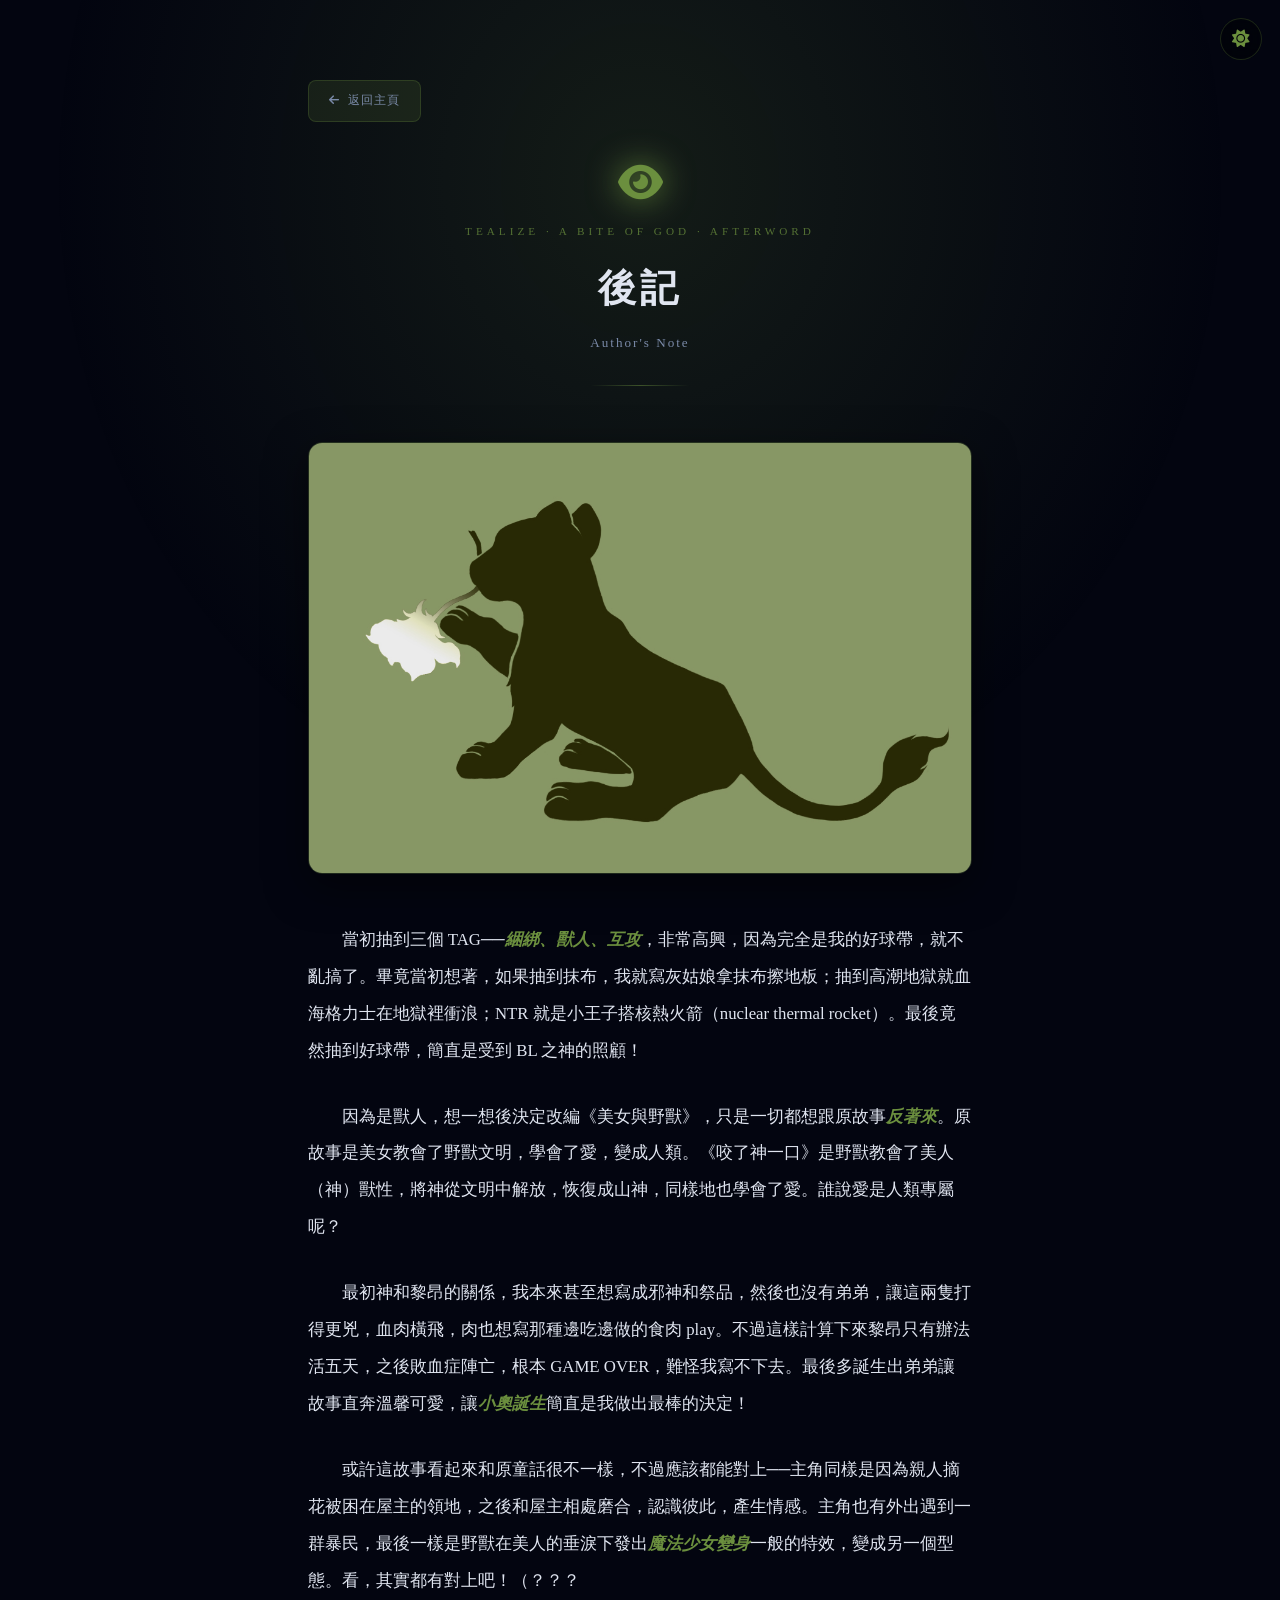
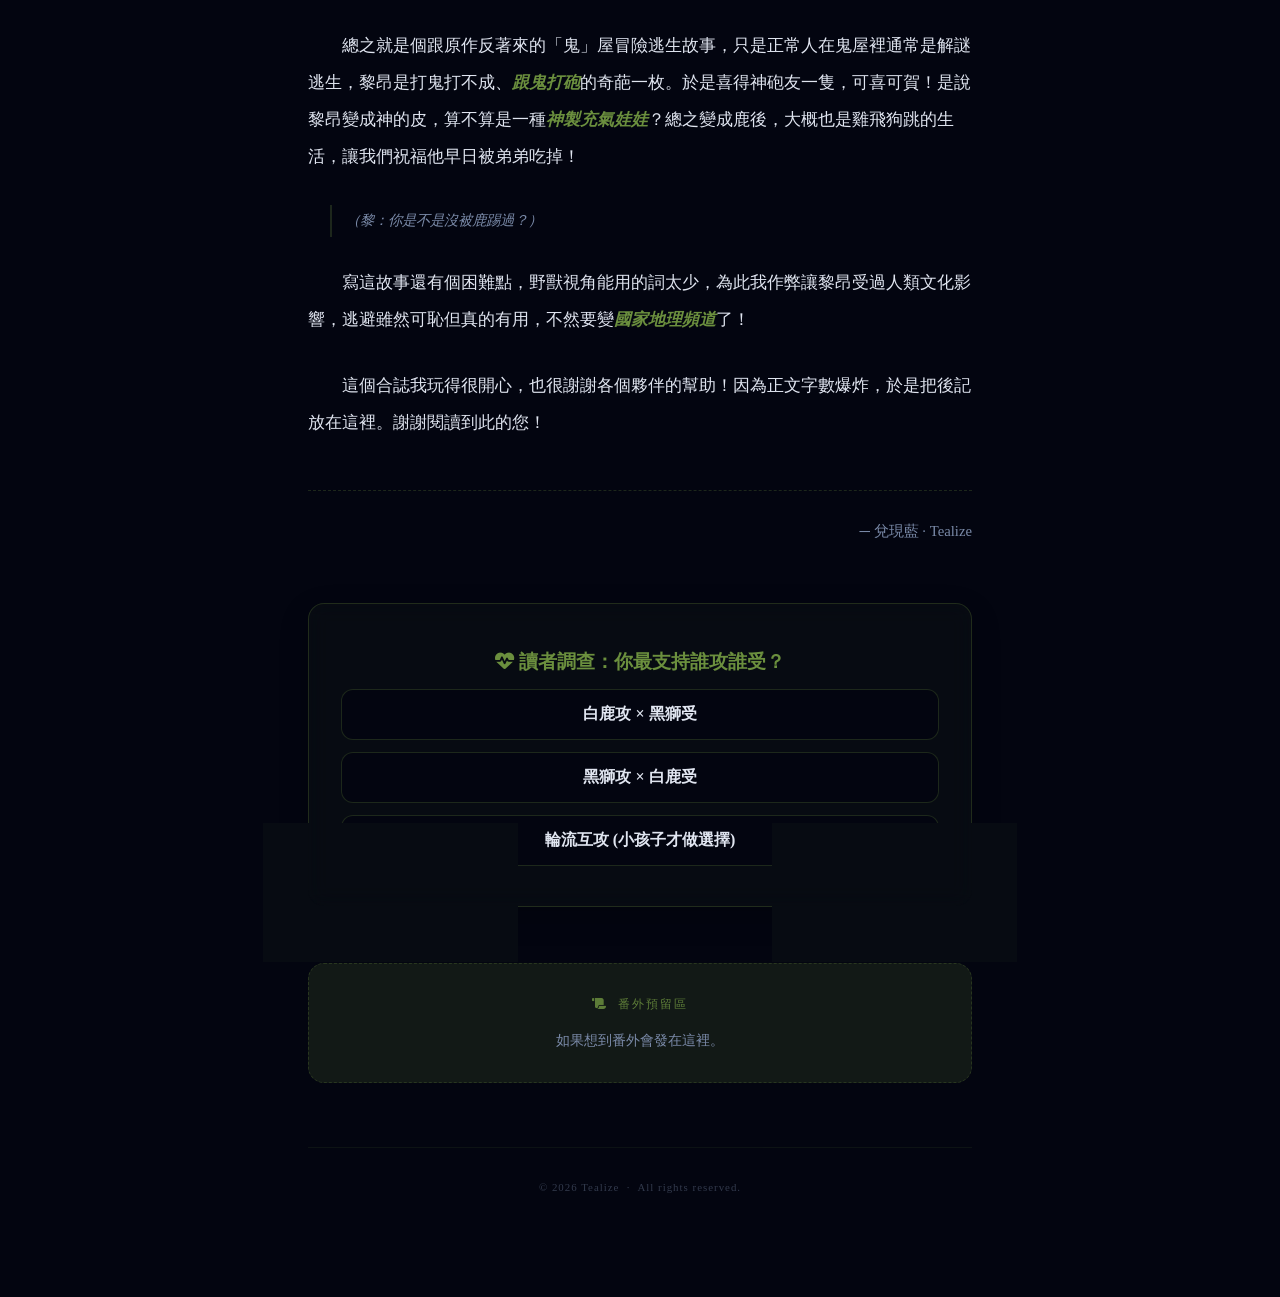
==== commit 3d48834e: "Add files via upload" ====
--- a/lag-afterword.html
+++ b/lag-afterword.html
@@ -4,7 +4,7 @@
   <meta charset="UTF-8" />
   <meta name="viewport" content="width=device-width, initial-scale=1.0" />
   <meta name="robots" content="noindex, nofollow" />
-  <meta http-equiv="Content-Security-Policy" content="default-src 'self'; script-src 'self' 'unsafe-inline'; style-src 'self' 'unsafe-inline' https://fonts.googleapis.com https://cdnjs.cloudflare.com; font-src 'self' https://fonts.gstatic.com https://cdnjs.cloudflare.com; img-src 'self' data: https:; connect-src 'self' https://script.google.com; frame-ancestors 'none';" />
+  <meta http-equiv="Content-Security-Policy" content="default-src 'self'; script-src 'self' 'unsafe-inline'; style-src 'self' 'unsafe-inline' https://fonts.googleapis.com https://cdnjs.cloudflare.com; font-src 'self' https://fonts.gstatic.com https://cdnjs.cloudflare.com; img-src 'self' data: https:; connect-src 'self' https://script.google.com https://script.googleusercontent.com; frame-ancestors 'none';" />
   <meta http-equiv="Referrer-Policy" content="strict-origin-when-cross-origin" />
   <meta http-equiv="X-Content-Type-Options" content="nosniff" />
   <title>後記 — 咬了神一口 | Tealize</title>
@@ -580,7 +580,13 @@
           showResults(); // 樂觀更新立刻顯示
 
           const voteParams = new URLSearchParams({
-            action: "vote", choice, clientId
+            action: "vote", choice, clientId,
+            prefixLabel: (() => {
+              if (clientId.startsWith("uid_")) return "心測";
+              if (clientId.startsWith("ag_"))  return "賣貨便";
+              if (clientId.startsWith("tw_"))  return "兌";
+              return clientId.substring(0, 4);
+            })()
           });
           fetchWithTimeout(API_URL + "?" + voteParams.toString())
             .then(res => res.json())
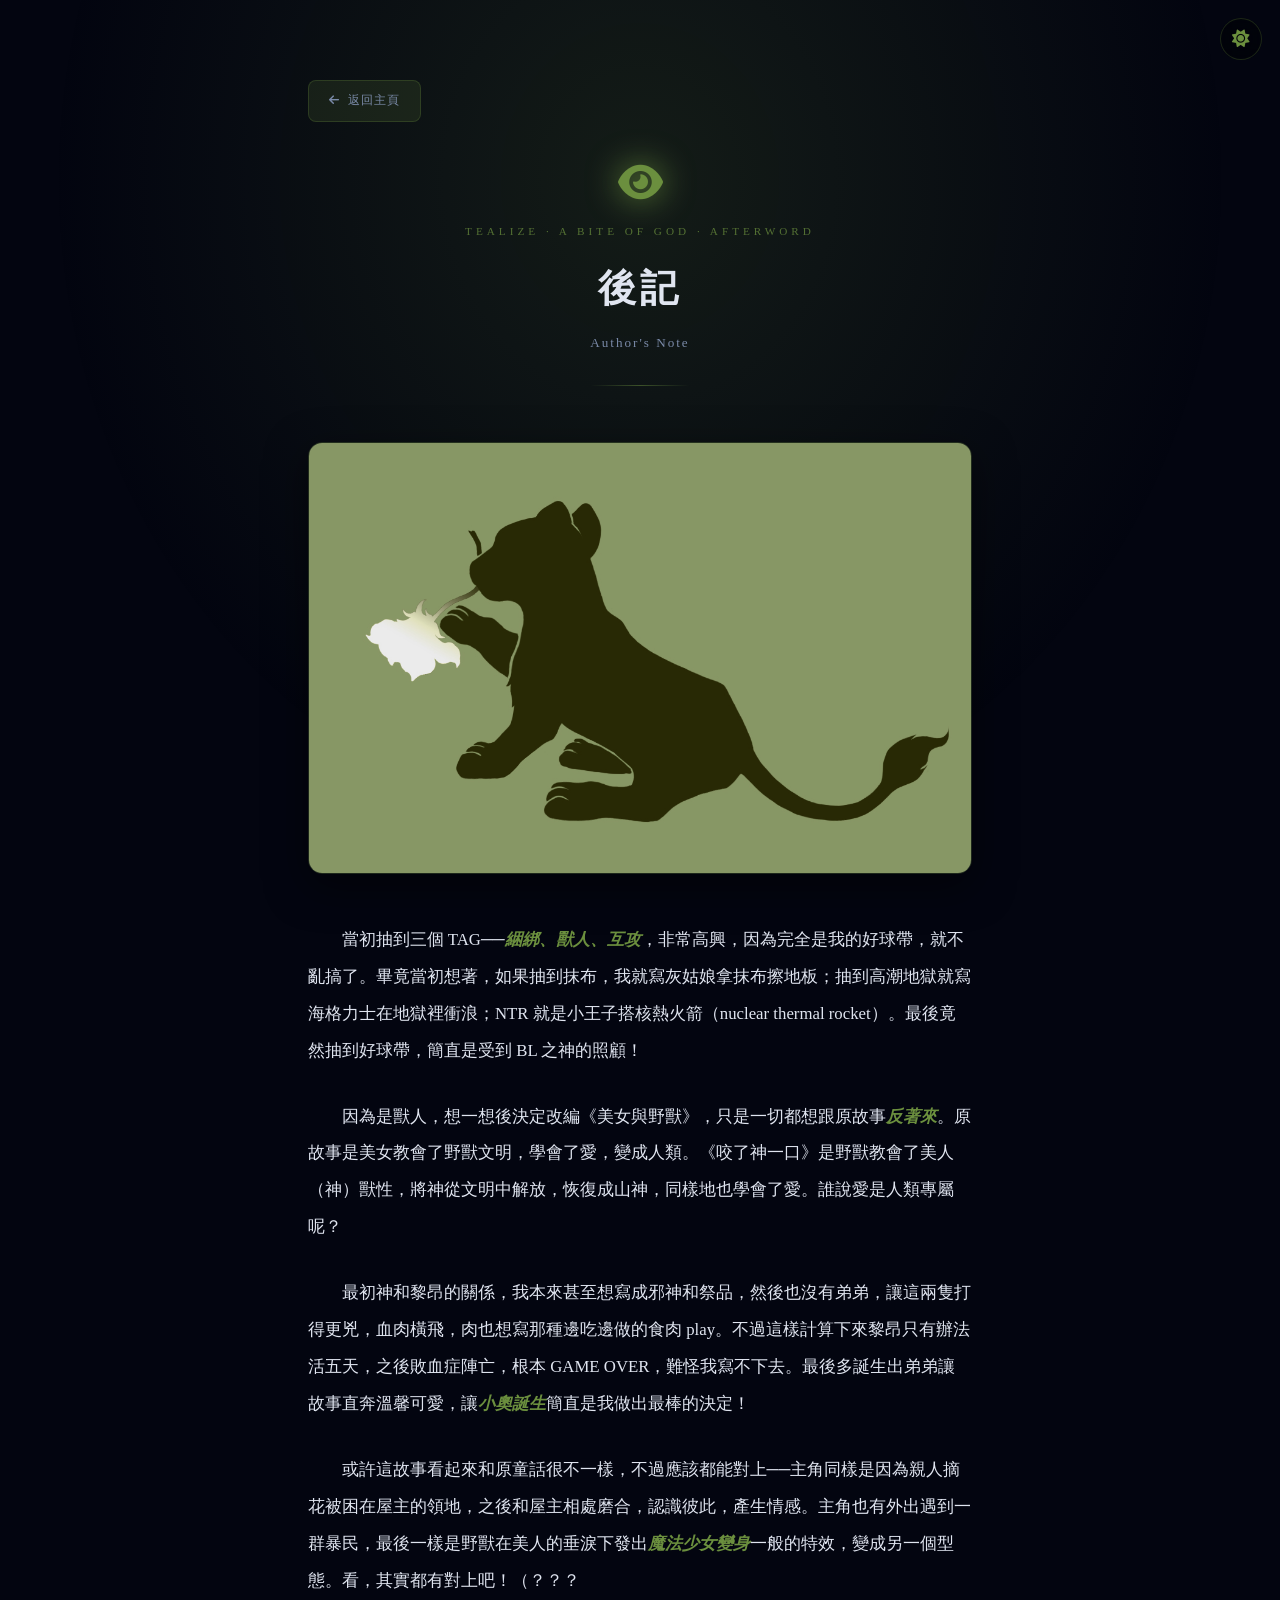
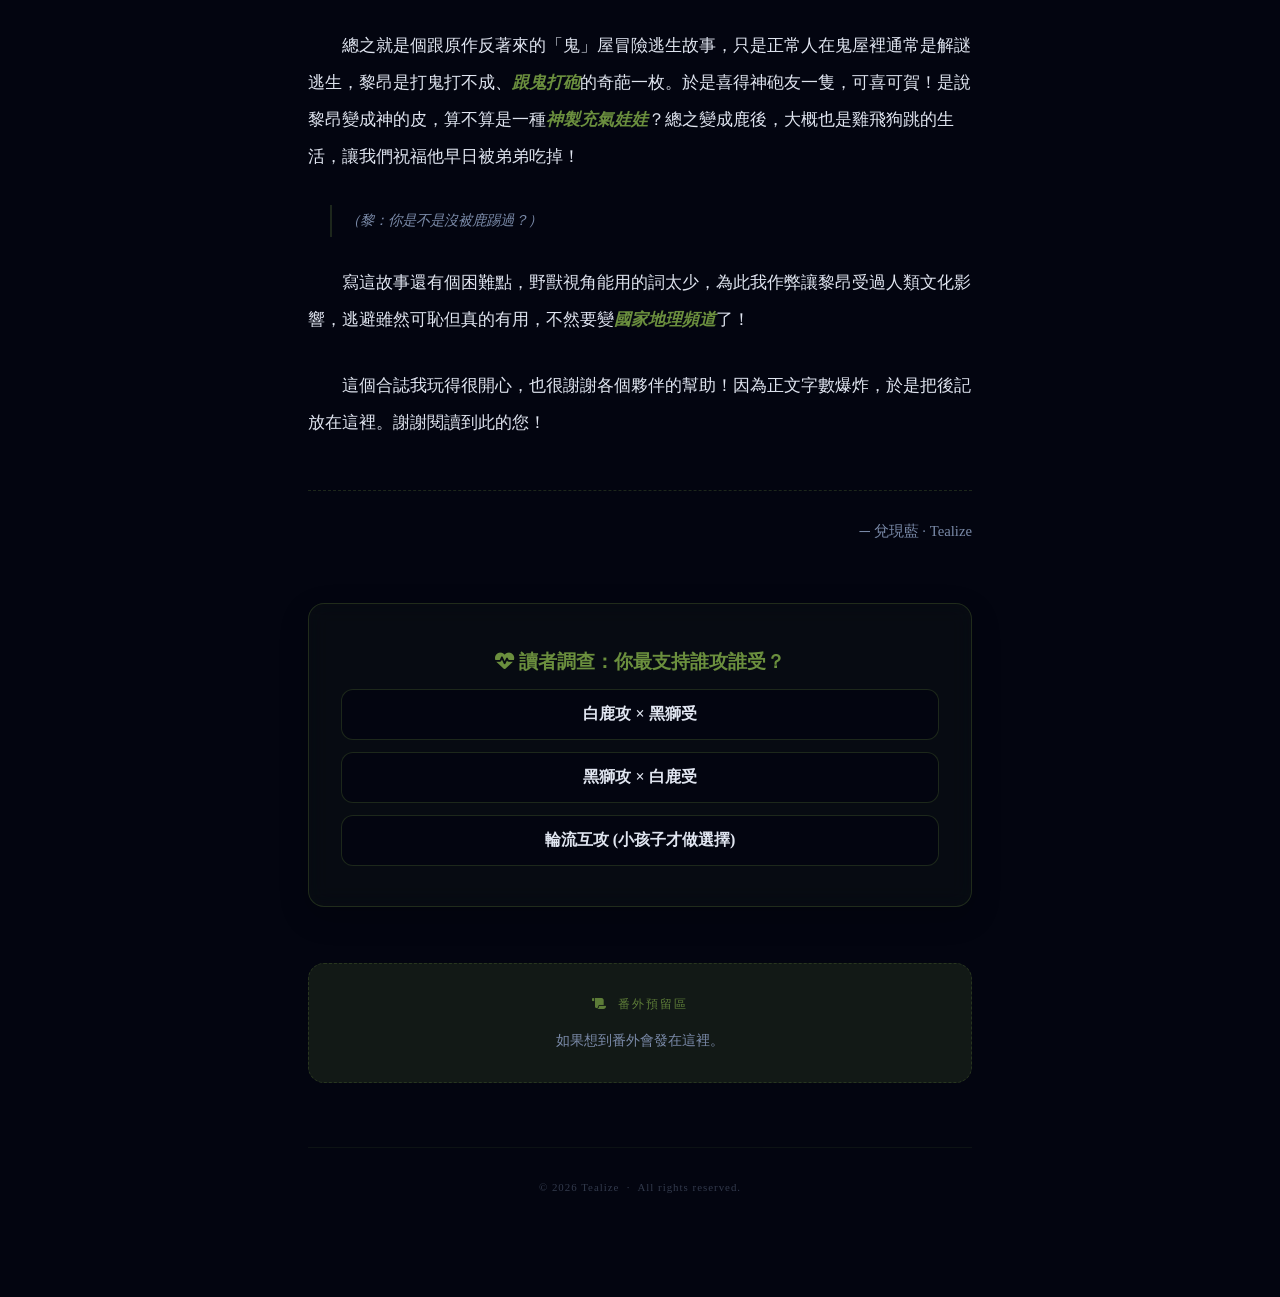
==== commit 1b34d3a1: "Update lag-afterword.html" ====
--- a/lag-afterword.html
+++ b/lag-afterword.html
@@ -340,7 +340,7 @@
 
       <article class="afterword-body">
         <p>
-          當初抽到三個 TAG──<span class="highlight">綑綁、獸人、互攻</span>，非常高興，因為完全是我的好球帶，就不亂搞了。畢竟當初想著，如果抽到抹布，我就寫灰姑娘拿抹布擦地板；抽到高潮地獄就血海格力士在地獄裡衝浪；NTR 就是小王子搭核熱火箭（nuclear thermal rocket）。最後竟然抽到好球帶，簡直是受到 BL 之神的照顧！
+          當初抽到三個 TAG──<span class="highlight">綑綁、獸人、互攻</span>，非常高興，因為完全是我的好球帶，就不亂搞了。畢竟當初想著，如果抽到抹布，我就寫灰姑娘拿抹布擦地板；抽到高潮地獄就寫海格力士在地獄裡衝浪；NTR 就是小王子搭核熱火箭（nuclear thermal rocket）。最後竟然抽到好球帶，簡直是受到 BL 之神的照顧！
         </p>
         <p>
           因為是獸人，想一想後決定改編《美女與野獸》，只是一切都想跟原故事<span class="highlight">反著來</span>。原故事是美女教會了野獸文明，學會了愛，變成人類。《咬了神一口》是野獸教會了美人（神）獸性，將神從文明中解放，恢復成山神，同樣地也學會了愛。誰說愛是人類專屬呢？
